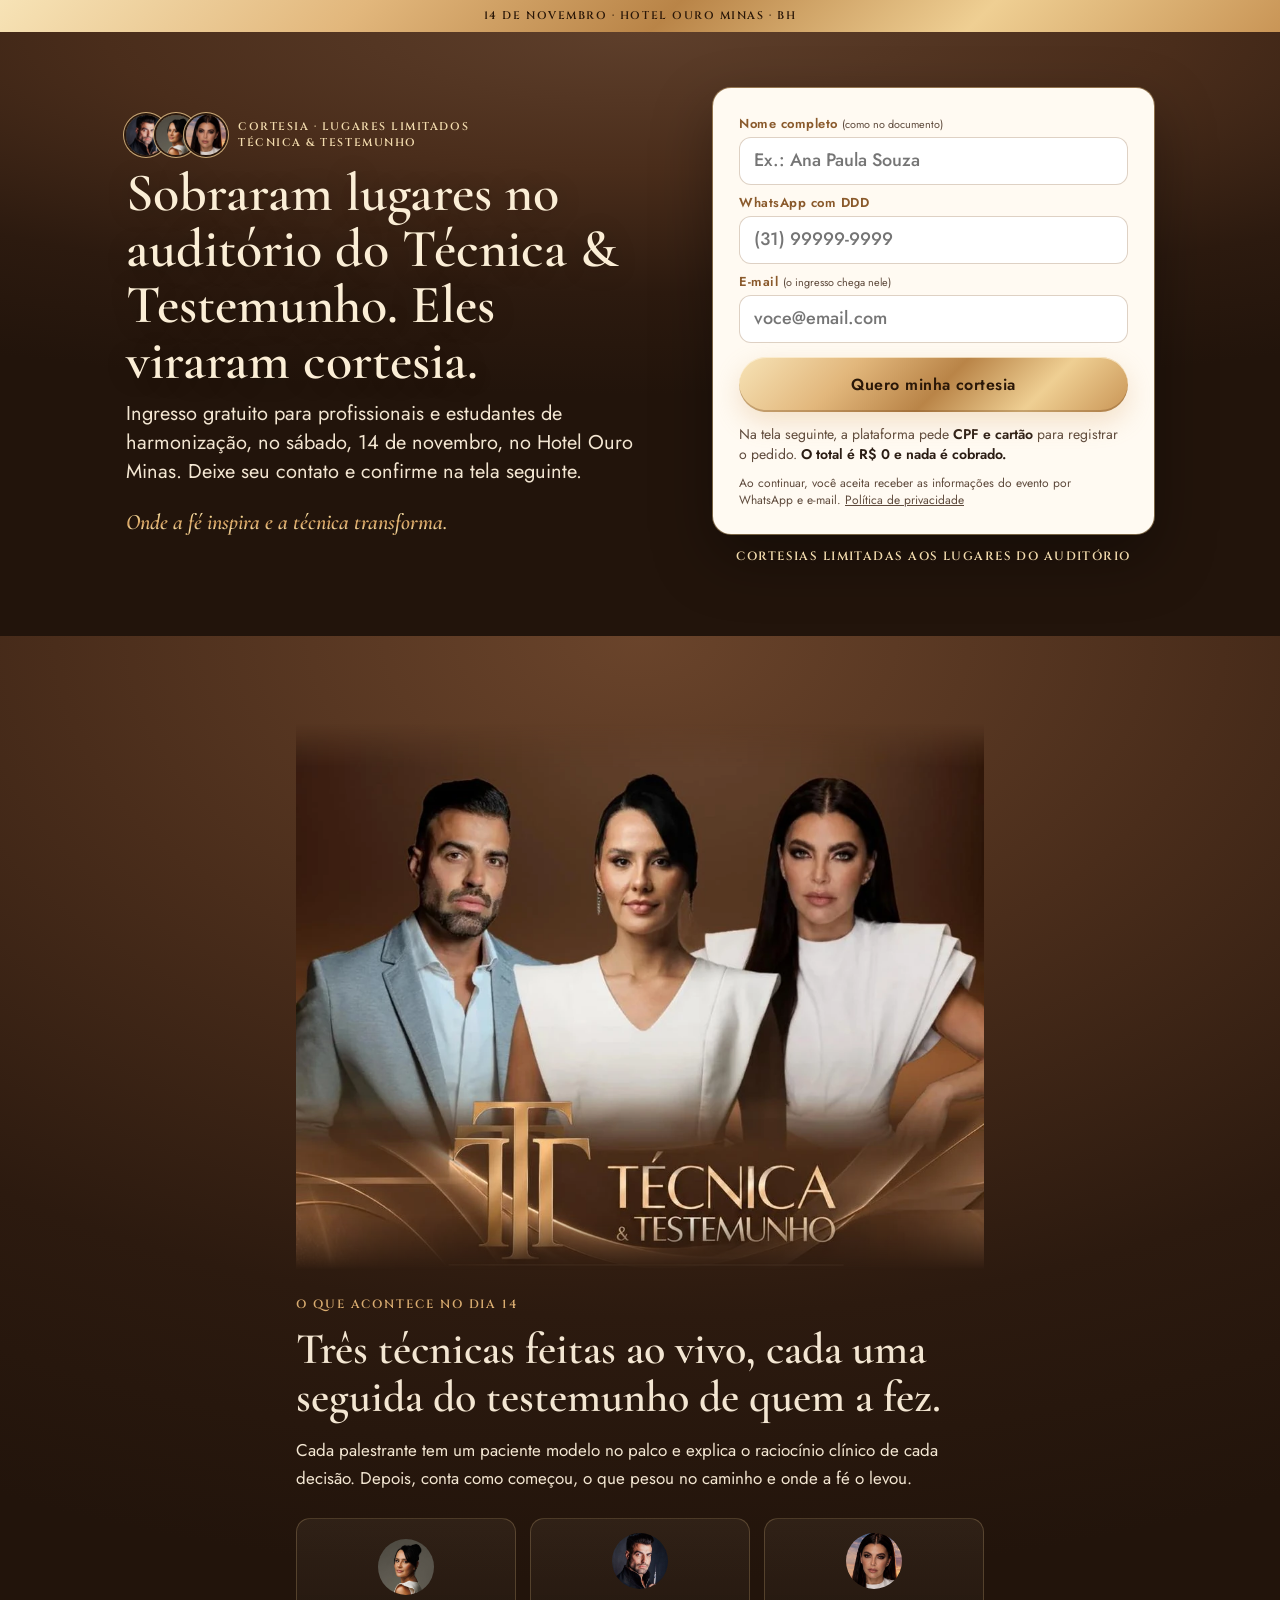
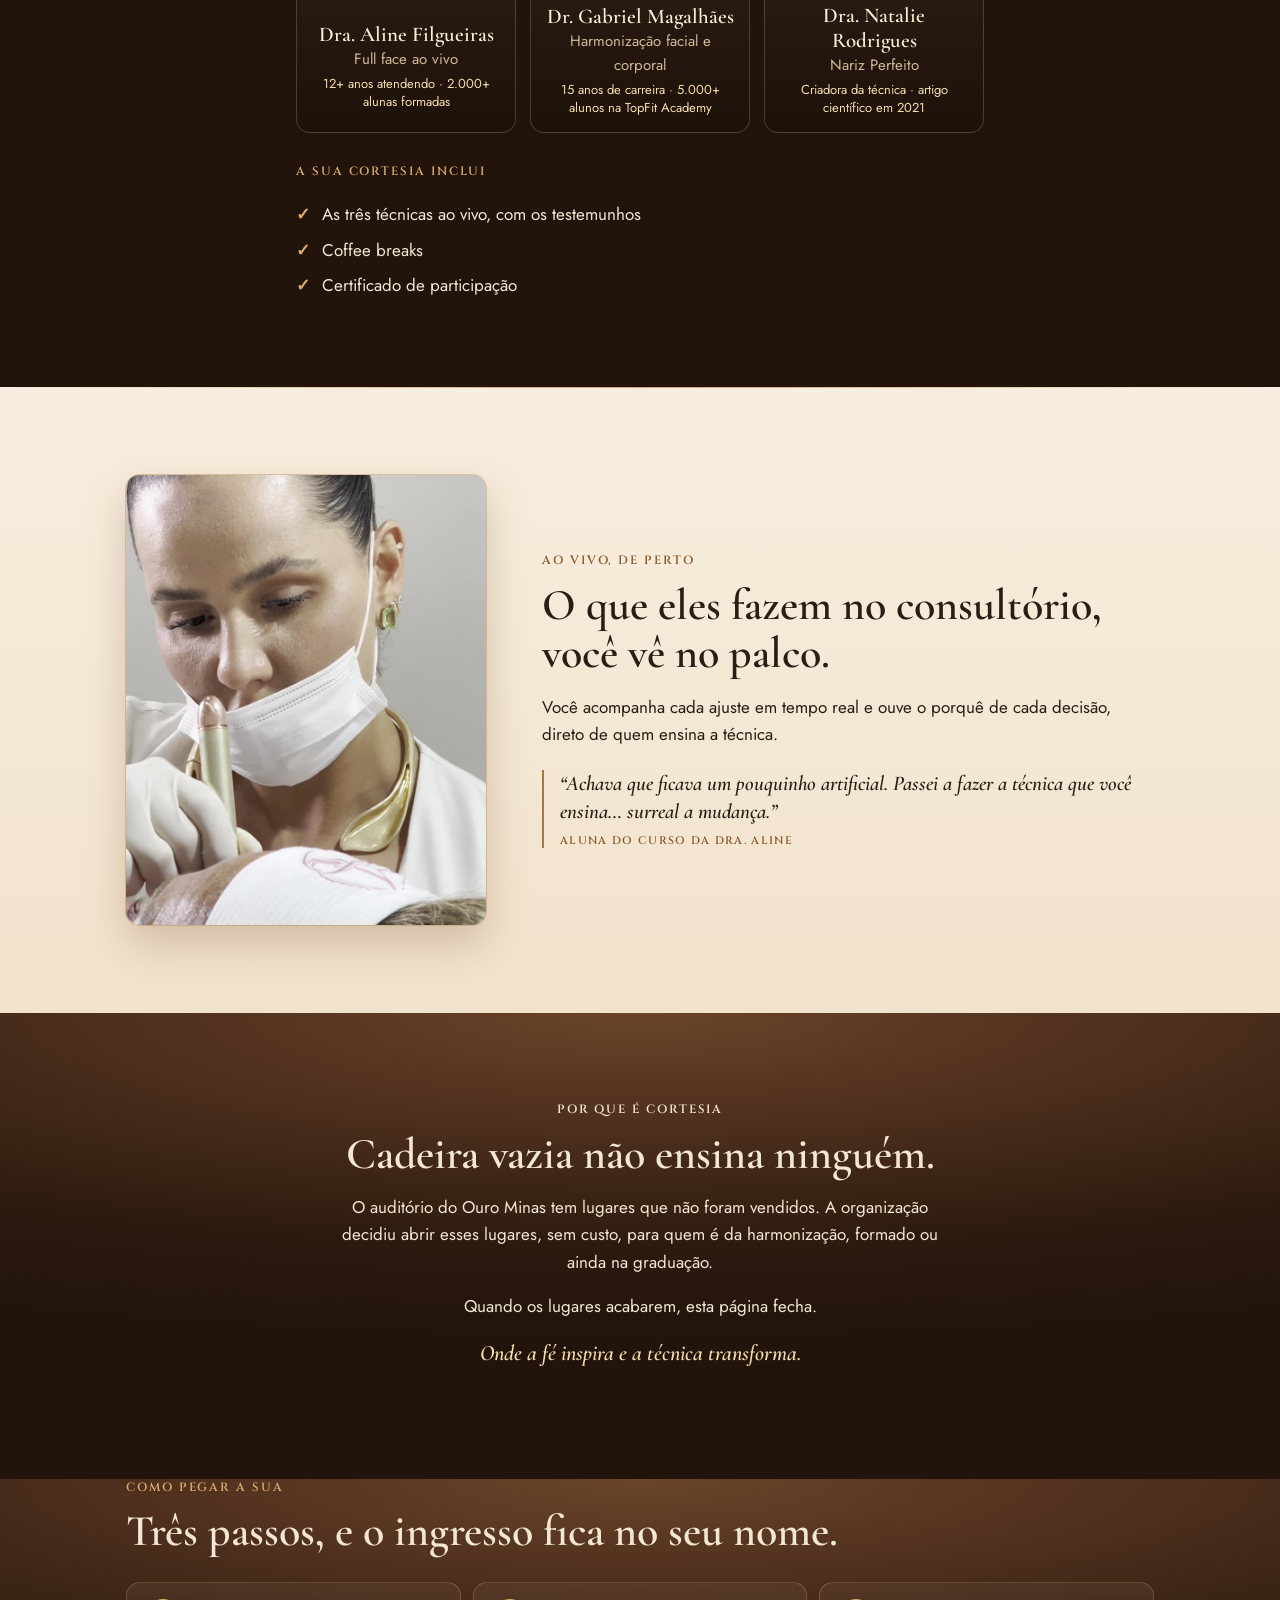
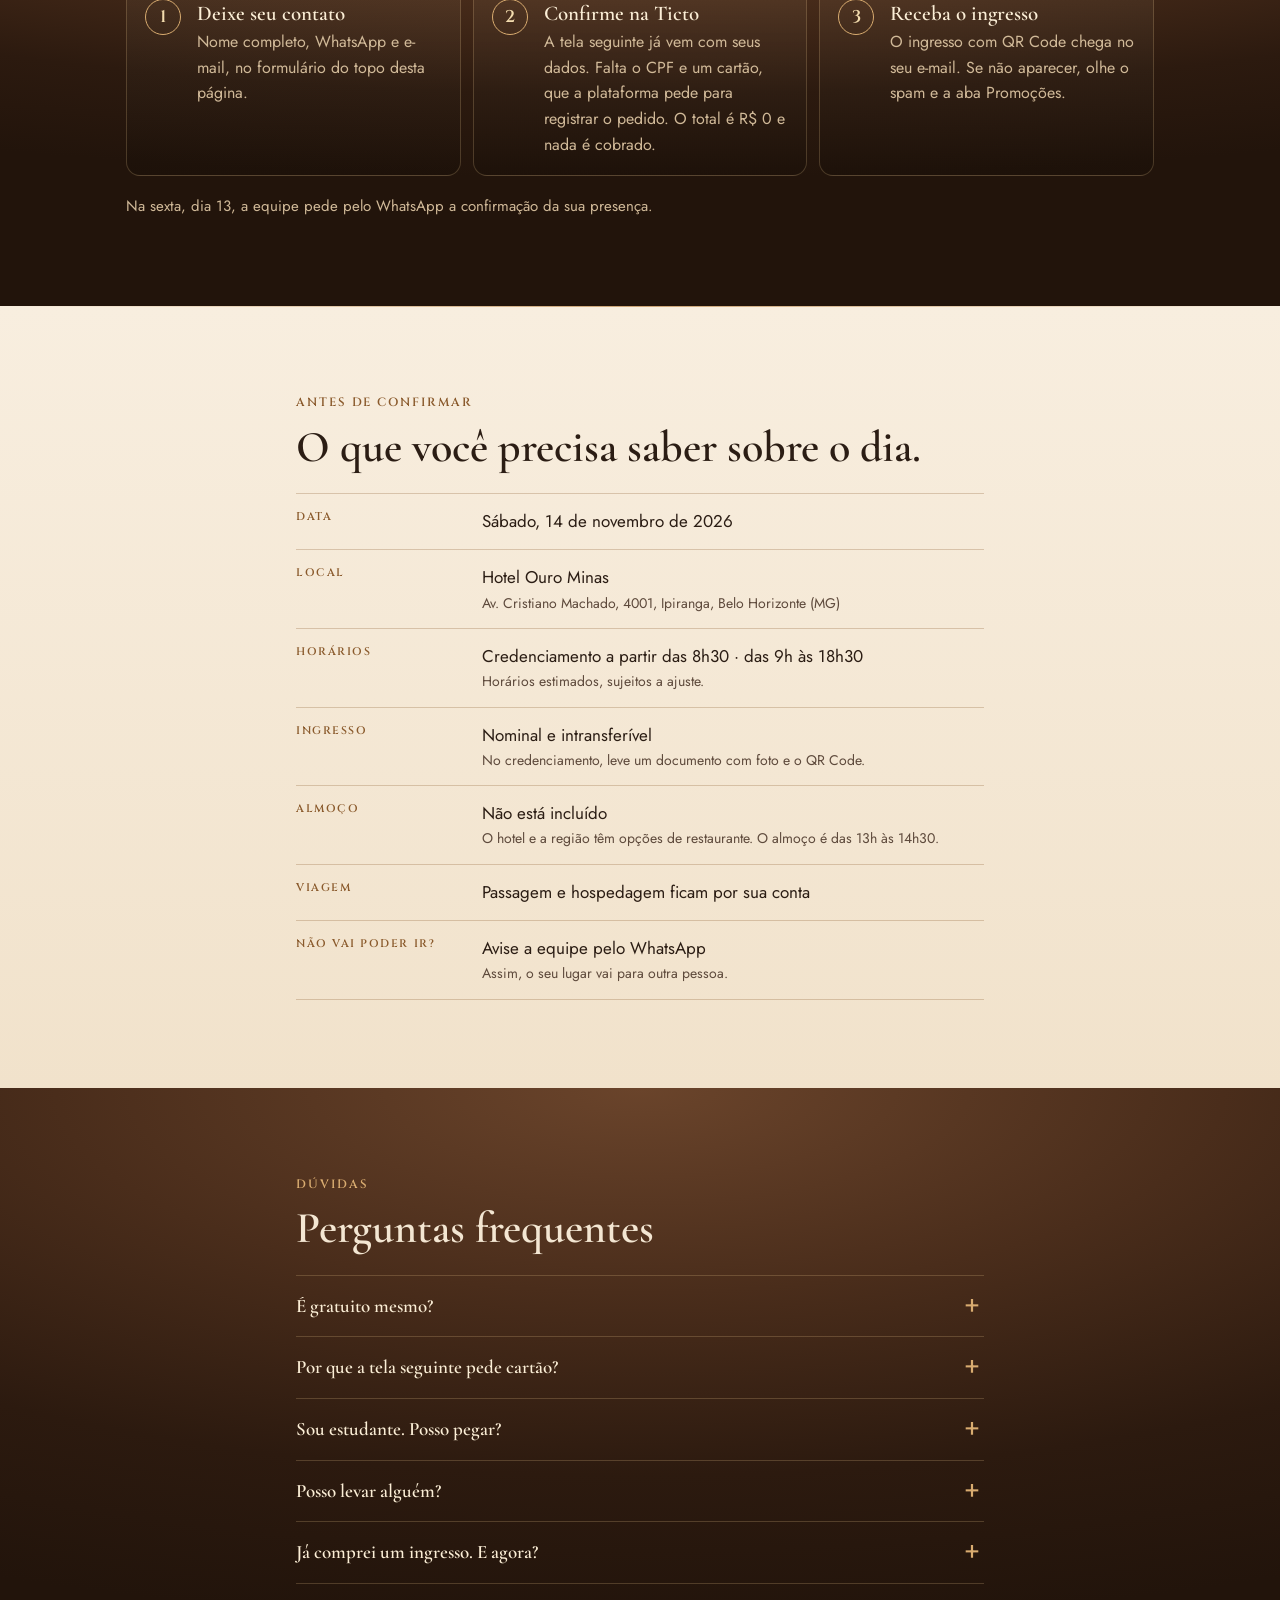
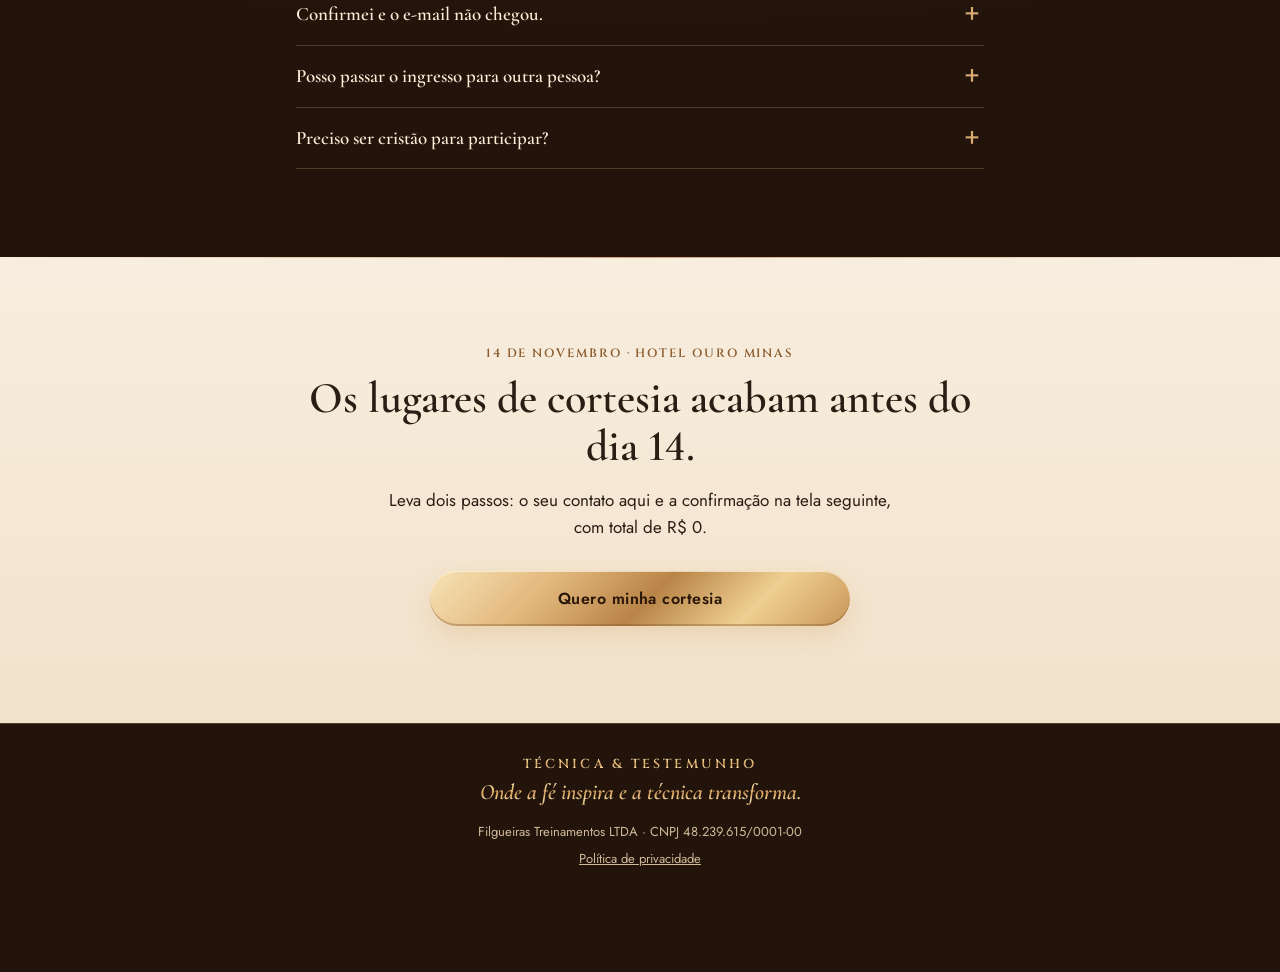
==== convite/index.html @ 117ab2dd "Cortesia aberta: página /convite/ para profissionais e estudantes e obrigado com upgrade VIP - /conv" ====
<!doctype html>
<html lang="pt-BR">
<head>
<meta charset="utf-8">
<meta name="viewport" content="width=device-width, initial-scale=1">
<meta name="robots" content="noindex, nofollow">
<title>Cortesia · Técnica & Testemunho · BH, 14/11</title>
<meta name="description" content="Ingresso de cortesia para profissionais e estudantes de harmonização no Técnica & Testemunho, sábado, 14 de novembro, Hotel Ouro Minas, Belo Horizonte.">
<meta property="og:title" content="Cortesia para o Técnica & Testemunho">
<meta property="og:description" content="Três técnicas de harmonização ao vivo, com o testemunho de quem as fez. Sábado, 14/11, Hotel Ouro Minas, BH.">
<meta property="og:url" content="https://tecnicaetestemunho.alinefilgueiras.com.br/convite/">
<meta property="og:image" content="https://tecnicaetestemunho.alinefilgueiras.com.br/assets/og-v4.jpg">
<meta property="og:image:width" content="1200">
<meta property="og:image:height" content="630">
<link rel="icon" type="image/png" sizes="32x32" href="../assets/favicon-32.png">
<link rel="icon" type="image/png" sizes="192x192" href="../assets/favicon.png">
<link rel="apple-touch-icon" href="../assets/apple-touch-icon.png">
<link rel="preconnect" href="https://fonts.googleapis.com">
<link rel="preconnect" href="https://fonts.gstatic.com" crossorigin>
<link href="https://fonts.googleapis.com/css2?family=Cinzel:wght@500;600&family=Cormorant+Garamond:ital,wght@0,500;0,600;0,700;1,500;1,600&family=Jost:wght@400;500;600&display=swap" rel="stylesheet">
<!-- Utmify: guarda as UTMs do anúncio e repassa ao checkout da Ticto (script oficial) -->
<script src="https://cdn.utmify.com.br/scripts/utms/latest.js" data-utmify-prevent-xcod-sck data-utmify-prevent-subids async defer></script>
<style>
  :root {
    --cacau: #1c120c; --tinta: #2b1d14; --tinta-suave: #5e4a3c; --bronze: #8a5a2c;
    --texto: #efe3d3; --texto-suave: #c4b19c; --erro: #b4483b;
    --linha-clara: rgba(138, 90, 44, .28);
    --corpo: "Jost", "Helvetica Neue", Arial, sans-serif;
  }
  *, *::before, *::after { box-sizing: border-box; }
  html { scroll-behavior: smooth; -webkit-text-size-adjust: 100%; }
  body { margin: 0; background: #22140b; color: var(--texto); font: 400 17px/1.6 var(--corpo); overflow-x: hidden; }
  img, video { max-width: 100%; height: auto; display: block; }
  a { color: inherit; }
  .wrap { width: 100%; max-width: 1060px; margin: 0 auto; padding: 0 16px; }
  .estreito { max-width: 720px; }
  h1, h2, h3 { font-family: var(--titulo); margin: 0; }
  h2 { font-size: clamp(30px, 4.6vw, 44px); line-height: 1.1; }
  p { margin: 0 0 1em; }
  .rotulo { font: 600 12px/1.4 var(--logo); letter-spacing: .16em; text-transform: uppercase; color: var(--ouro); margin: 0 0 12px; }
  .claro .rotulo { color: var(--bronze); }
  section { padding: 64px 0; }
  .escuro { background: var(--fundo-escuro); }
  .claro { background: var(--fundo-claro); color: var(--tinta); position: relative; }
  .claro::before { content: ""; position: absolute; left: 0; right: 0; top: 0; height: 1px; background: linear-gradient(90deg, transparent, rgba(185, 132, 71, .7), transparent); }
  .btn { display: inline-block; width: 100%; padding: 18px 24px; border-radius: 999px; cursor: pointer;
    font: 600 16px/1.2 var(--corpo); letter-spacing: .03em; text-decoration: none; text-align: center; }
  .btn[disabled] { opacity: .75; cursor: progress; }
  .btn:focus-visible { outline: 3px solid var(--ouro-claro); outline-offset: 3px; }

  .barra-data { background: var(--ouro-metal); color: #2a1708; text-align: center; padding: 9px 12px;
    font: 600 11px/1.3 var(--logo); letter-spacing: .14em; text-transform: uppercase; }

  /* Hero: cortesia + formulário, tudo na primeira tela do celular */
  .hero { position: relative; padding: 16px 0 44px;
    background: radial-gradient(110% 60% at 50% 0%, #5e3f2b 0%, #4a2d1b 38%, #2c1a0f 72%, #22140b 100%); }
  .hero-grade { display: grid; gap: 16px; align-items: center; }
  .de { display: flex; align-items: center; gap: 12px; margin-bottom: 10px; }
  .rostos { display: flex; flex: none; }
  .rostos img { width: 40px; height: 40px; border-radius: 50%; object-fit: cover; box-shadow: 0 0 0 2px #2c1a0f, 0 0 0 3px rgba(236, 201, 142, .8); }
  .rostos img + img { margin-left: -10px; }
  .de p { margin: 0; font: 600 11px/1.45 var(--logo); letter-spacing: .14em; text-transform: uppercase; color: var(--ouro-claro); }
  .hero h1 { font-weight: 600; font-size: clamp(29px, 6.2vw, 54px); line-height: 1.04; color: #fbeed6; text-shadow: 0 2px 24px rgba(0, 0, 0, .25); }
  .hero .sub { margin: 10px 0 0; font-size: 16px; line-height: 1.45; color: #f3e6d2; }
  .hero .assinatura-hero { display: none; }

  .cartao { background: #fffaf2; color: var(--tinta); border-radius: 18px; padding: 16px;
    box-shadow: 0 0 0 1px rgba(236, 201, 142, .45), 0 24px 60px rgba(0, 0, 0, .35); }
  .campo + .campo { margin-top: 10px; }
  .campo label { display: block; font: 600 13px/1.3 var(--corpo); letter-spacing: .04em; color: var(--bronze); margin-bottom: 4px; }
  .campo label small { font-weight: 400; letter-spacing: 0; color: var(--tinta-suave); }
  .campo input { width: 100%; min-height: 48px; padding: 10px 14px; border: 1px solid var(--linha-clara); border-radius: 12px;
    background: #fff; font: 500 18px/1.2 var(--corpo); color: var(--tinta); -webkit-appearance: none; appearance: none; }
  .campo input:focus { outline: none; border-color: var(--ouro-escuro); box-shadow: 0 0 0 3px rgba(217, 172, 112, .3); }
  .campo.erro input { border-color: var(--erro); }
  .campo .msg { display: none; margin: 6px 0 0; font-size: 14px; line-height: 1.4; color: var(--erro); }
  .campo.erro .msg { display: block; }
  .sugestao { margin: 6px 0 0; font-size: 14px; color: var(--tinta-suave); }
  .sugestao button { font: inherit; color: var(--bronze); text-decoration: underline; background: none; border: 0; padding: 0; cursor: pointer; }
  .cartao .btn { margin-top: 14px; }
  .aviso-cartao { margin: 12px 0 0; font-size: 14px; line-height: 1.45; color: var(--tinta-suave); }
  .aviso-cartao b { color: var(--tinta); font-weight: 600; }
  .lgpd { margin: 10px 0 0; font-size: 12px; line-height: 1.45; color: var(--tinta-suave); }
  .limitado { margin: 14px 0 0; font: 600 12px/1.4 var(--logo); letter-spacing: .12em; text-transform: uppercase; color: var(--ouro-claro); text-align: center; }
  .retorno p, .esgotou p { margin: 0 0 6px; }
  .retorno .btn, .esgotou .btn { margin-top: 10px; }
  .esgotou h2 { font-size: 28px; margin-bottom: 8px; }
  .retorno .editar { display: block; margin-top: 12px; font-size: 14px; color: var(--tinta-suave); text-align: center; background: none; border: 0; text-decoration: underline; cursor: pointer; font-family: var(--corpo); width: 100%; }
  .falha { display: block; margin-top: 10px; font-size: 14px; text-align: center; color: var(--bronze); }

  /* O dia 14 */
  .palco { max-width: 760px; margin: 0 auto 26px; aspect-ratio: 1024 / 812;
    -webkit-mask-image: linear-gradient(180deg, transparent 0, #000 8%, #000 90%, transparent 100%); mask-image: linear-gradient(180deg, transparent 0, #000 8%, #000 90%, transparent 100%); }
  .palco img { width: 100%; height: 100%; object-fit: cover; }
  .tres { list-style: none; padding: 0; margin: 26px 0 0; display: grid; gap: 14px; }
  .tres li { display: grid; grid-template-columns: 56px 1fr; gap: 14px; align-items: center; padding: 14px; border: 1px solid var(--linha-escura); border-radius: 14px; background: linear-gradient(180deg, rgba(255, 236, 200, .06), rgba(0, 0, 0, .14)); }
  .tres img { width: 56px; height: 56px; border-radius: 50%; object-fit: cover; }
  .tres b { display: block; font: 600 21px/1.2 var(--titulo); color: #fbeed6; }
  .tres span { display: block; font-size: 15px; color: var(--texto-suave); }
  .tres small { display: block; margin-top: 4px; font-size: 13px; line-height: 1.4; color: var(--ouro-claro); }
  .inclui { margin: 22px 0 0; padding: 0; list-style: none; display: grid; gap: 8px; }
  .inclui li { padding-left: 26px; position: relative; }
  .inclui li::before { content: "✓"; position: absolute; left: 0; color: var(--ouro); font-weight: 600; }

  /* Ao vivo */
  .video { display: grid; gap: 26px; align-items: center; }
  .video video { width: 100%; max-width: 360px; margin: 0 auto; border-radius: 14px; aspect-ratio: 4 / 5; object-fit: cover; background: #000;
    box-shadow: 0 0 0 1px rgba(185, 132, 71, .4), 0 18px 40px rgba(106, 68, 43, .25); }
  .video blockquote { margin: 22px 0 0; padding-left: 16px; border-left: 2px solid var(--ouro-escuro); }
  .video blockquote p { margin: 0; font: italic 600 21px/1.35 var(--titulo); color: var(--tinta); }
  .video cite { display: block; margin-top: 6px; font: 600 11px/1.4 var(--logo); font-style: normal; letter-spacing: .12em; text-transform: uppercase; color: var(--bronze); }

  /* Por que é cortesia */
  .porque { text-align: center; }
  .porque p { max-width: 600px; margin-left: auto; margin-right: auto; color: var(--texto); }
  .porque .destaque { font: italic 600 22px/1.4 var(--titulo); color: var(--ouro-claro); margin-top: 18px; }

  /* Como pegar o seu */
  .passos { list-style: none; padding: 0; margin: 26px 0 0; counter-reset: p; display: grid; gap: 12px; }
  .passos li { counter-increment: p; position: relative; padding: 18px 18px 18px 70px; border: 1px solid var(--linha-escura); border-radius: 14px; background: linear-gradient(180deg, rgba(255, 236, 200, .06), rgba(0, 0, 0, .14)); }
  .passos li::before { content: counter(p); position: absolute; left: 18px; top: 16px; width: 36px; height: 36px; border-radius: 50%; border: 1px solid var(--ouro); display: grid; place-items: center; font: 600 17px/1 var(--logo); color: var(--ouro-claro); }
  .passos b { display: block; font: 600 21px/1.25 var(--titulo); color: #fbeed6; margin-bottom: 2px; }
  .passos p { margin: 0; font-size: 16px; color: var(--texto-suave); }
  .nota { margin: 18px 0 0; font-size: 15px; color: var(--texto-suave); }

  /* Antes de confirmar */
  .info { margin: 22px 0 0; border-top: 1px solid var(--linha-clara); }
  .info div { display: grid; grid-template-columns: 1fr; gap: 2px; padding: 14px 0; border-bottom: 1px solid var(--linha-clara); }
  .info dt { font: 600 11px/1.6 var(--logo); letter-spacing: .14em; text-transform: uppercase; color: var(--bronze); }
  .info dd { margin: 0; }
  .info dd small { display: block; color: var(--tinta-suave); font-size: 14px; }

  /* Dúvidas */
  details { border-bottom: 1px solid var(--linha-escura); }
  details:first-of-type { border-top: 1px solid var(--linha-escura); }
  summary { cursor: pointer; list-style: none; padding: 18px 34px 18px 0; position: relative; font: 600 19px/1.3 var(--titulo); color: #fbeed6; }
  summary::-webkit-details-marker { display: none; }
  summary::after { content: "+"; position: absolute; right: 4px; top: 14px; font: 400 26px/1 var(--corpo); color: var(--ouro); }
  details[open] summary::after { content: "–"; }
  details p { color: var(--texto-suave); margin: 0 0 18px; }

  .final { text-align: center; }
  .final .btn { max-width: 420px; margin-top: 8px; }
  .assinatura { font: italic 600 22px/1.35 var(--titulo); margin: 22px 0 0; }

  footer { padding: 32px 0 96px; text-align: center; font-size: 13px; color: var(--texto-suave); border-top: 1px solid rgba(236, 201, 142, .25); background: #22140b; }
  footer p { margin: 0 0 6px; }
  .marca-rodape { font: 600 13px/1.3 var(--logo); letter-spacing: .24em; }

  @media (min-width: 900px) {
    .hero { padding: 56px 0 72px; }
    .hero-grade { grid-template-columns: 1.1fr .9fr; gap: 48px; }
    .hero .sub { font-size: 20px; }
    .hero .assinatura-hero { display: block; margin-top: 22px; }
    .cartao { padding: 28px 26px 24px; }
    .tres { grid-template-columns: repeat(3, 1fr); }
    .tres li { grid-template-columns: 1fr; text-align: center; justify-items: center; }
    .video { grid-template-columns: 360px 1fr; gap: 56px; }
    .passos { grid-template-columns: repeat(3, 1fr); }
    .info div { grid-template-columns: 170px 1fr; gap: 16px; }
    section { padding: 88px 0; }
  }
  @media (prefers-reduced-motion: reduce) { html { scroll-behavior: auto; } }
</style>
<link rel="stylesheet" href="../marca.css">
</head>
<body class="pg-convite">

<div class="barra-data">14 de novembro · Hotel Ouro Minas · BH</div>

<!-- 1. Cortesia + formulário -->
<header class="hero" id="convite">
  <div class="wrap hero-grade">
    <div>
      <div class="de">
        <div class="rostos">
          <img src="../assets/gabriel.jpg" alt="" width="40" height="40" fetchpriority="high">
          <img src="../assets/aline.jpg" alt="" width="40" height="40" fetchpriority="high">
          <img src="../assets/natalie.jpg" alt="" width="40" height="40" fetchpriority="high">
        </div>
        <p>Cortesia · Lugares limitados<br>Técnica &amp; Testemunho</p>
      </div>
      <h1>Sobraram lugares no auditório do Técnica &amp; Testemunho. Eles viraram cortesia.</h1>
      <p class="sub">Ingresso gratuito para profissionais e estudantes de harmonização, no sábado, 14 de novembro, no Hotel Ouro Minas. Deixe seu contato e confirme na tela seguinte.</p>
      <p class="assinatura assinatura-hero dourado">Onde a fé inspira e a técnica transforma.</p>
    </div>

    <div>
      <div class="cartao" data-cartao>
        <form data-form novalidate>
          <div class="campo">
            <label for="nome">Nome completo <small>(como no documento)</small></label>
            <input id="nome" name="nome" type="text" autocomplete="name" autocapitalize="words" maxlength="80" placeholder="Ex.: Ana Paula Souza">
            <p class="msg">Escreva nome e sobrenome. O ingresso é nominal.</p>
          </div>
          <div class="campo">
            <label for="whats">WhatsApp com DDD</label>
            <input id="whats" name="whats" type="tel" inputmode="numeric" autocomplete="tel-national" placeholder="(31) 99999-9999">
            <p class="msg">Confira o número: DDD e celular, só números.</p>
          </div>
          <div class="campo">
            <label for="email">E-mail <small>(o ingresso chega nele)</small></label>
            <input id="email" name="email" type="email" inputmode="email" autocomplete="email" autocapitalize="off" spellcheck="false" maxlength="120" placeholder="voce@email.com">
            <p class="msg">Confira o e-mail. É nele que o ingresso com QR Code chega.</p>
            <p class="sugestao" data-sugestao hidden></p>
          </div>
          <button class="btn" type="submit" data-enviar>Quero minha cortesia</button>
          <p class="aviso-cartao">Na tela seguinte, a plataforma pede <b>CPF e cartão</b> para registrar o pedido. <b>O total é R$ 0 e nada é cobrado.</b></p>
          <p class="lgpd">Ao continuar, você aceita receber as informações do evento por WhatsApp e e-mail. <a href="../privacidade/">Política de privacidade</a></p>
        </form>
      </div>
      <p class="limitado" data-limitado>Cortesias limitadas aos lugares do auditório</p>
    </div>
  </div>
</header>

<!-- 2. O que acontece no dia 14 -->
<section class="escuro">
  <div class="wrap estreito">
    <div class="palco"><img src="../assets/key-visual-v4.webp" alt="Dr. Gabriel Magalhães, Dra. Aline Filgueiras e Dra. Natalie Rodrigues, com o logo do Técnica &amp; Testemunho" width="1024" height="812" loading="lazy"></div>
    <p class="rotulo">O que acontece no dia 14</p>
    <h2>Três técnicas feitas ao vivo, cada uma seguida do testemunho de quem a fez.</h2>
    <p style="margin-top:16px">Cada palestrante tem um paciente modelo no palco e explica o raciocínio clínico de cada decisão. Depois, conta como começou, o que pesou no caminho e onde a fé o levou.</p>
    <ul class="tres">
      <li><img src="../assets/aline.jpg" alt="" width="56" height="56" loading="lazy"><div><b>Dra. Aline Filgueiras</b><span>Full face ao vivo</span><small>12+ anos atendendo · 2.000+ alunas formadas</small></div></li>
      <li><img src="../assets/gabriel.jpg" alt="" width="56" height="56" loading="lazy"><div><b>Dr. Gabriel Magalhães</b><span>Harmonização facial e corporal</span><small>15 anos de carreira · 5.000+ alunos na TopFit Academy</small></div></li>
      <li><img src="../assets/natalie.jpg" alt="" width="56" height="56" loading="lazy"><div><b>Dra. Natalie Rodrigues</b><span>Nariz Perfeito</span><small>Criadora da técnica · artigo científico em 2021</small></div></li>
    </ul>
    <p class="rotulo" style="margin-top:30px">A sua cortesia inclui</p>
    <ul class="inclui">
      <li>As três técnicas ao vivo, com os testemunhos</li>
      <li>Coffee breaks</li>
      <li>Certificado de participação</li>
    </ul>
  </div>
</section>

<!-- 3. Ao vivo -->
<section class="claro">
  <div class="wrap video">
    <video autoplay muted loop playsinline preload="metadata" poster="../assets/videos/aline-ao-vivo.jpg" aria-label="Dra. Aline Filgueiras aplicando uma técnica ao vivo, com alunas acompanhando"><source src="../assets/videos/aline-ao-vivo.mp4" type="video/mp4"></video>
    <div>
      <p class="rotulo">Ao vivo, de perto</p>
      <h2>O que eles fazem no consultório, você vê no palco.</h2>
      <p style="margin-top:16px">Você acompanha cada ajuste em tempo real e ouve o porquê de cada decisão, direto de quem ensina a técnica.</p>
      <blockquote><p>“Achava que ficava um pouquinho artificial. Passei a fazer a técnica que você ensina… surreal a mudança.”</p><cite>Aluna do curso da Dra. Aline</cite></blockquote>
    </div>
  </div>
</section>

<!-- 4. Por que é cortesia -->
<section class="escuro porque">
  <div class="wrap estreito">
    <p class="rotulo">Por que é cortesia</p>
    <h2>Cadeira vazia não ensina ninguém.</h2>
    <p style="margin-top:16px">O auditório do Ouro Minas tem lugares que não foram vendidos. A organização decidiu abrir esses lugares, sem custo, para quem é da harmonização, formado ou ainda na graduação.</p>
    <p>Quando os lugares acabarem, esta página fecha.</p>
    <p class="destaque">Onde a fé inspira e a técnica transforma.</p>
  </div>
</section>

<!-- 5. Como pegar o seu -->
<section class="escuro" style="padding-top:0">
  <div class="wrap">
    <p class="rotulo">Como pegar a sua</p>
    <h2>Três passos, e o ingresso fica no seu nome.</h2>
    <ol class="passos">
      <li><b>Deixe seu contato</b><p>Nome completo, WhatsApp e e-mail, no formulário do topo desta página.</p></li>
      <li><b>Confirme na Ticto</b><p>A tela seguinte já vem com seus dados. Falta o CPF e um cartão, que a plataforma pede para registrar o pedido. O total é R$ 0 e nada é cobrado.</p></li>
      <li><b>Receba o ingresso</b><p>O ingresso com QR Code chega no seu e-mail. Se não aparecer, olhe o spam e a aba Promoções.</p></li>
    </ol>
    <p class="nota">Na sexta, dia 13, a equipe pede pelo WhatsApp a confirmação da sua presença.</p>
  </div>
</section>

<!-- 6. Antes de confirmar -->
<section class="claro">
  <div class="wrap estreito">
    <p class="rotulo">Antes de confirmar</p>
    <h2>O que você precisa saber sobre o dia.</h2>
    <dl class="info">
      <div><dt>Data</dt><dd>Sábado, 14 de novembro de 2026</dd></div>
      <div><dt>Local</dt><dd>Hotel Ouro Minas<small>Av. Cristiano Machado, 4001, Ipiranga, Belo Horizonte (MG)</small></dd></div>
      <div><dt>Horários</dt><dd>Credenciamento a partir das 8h30 · das 9h às 18h30<small>Horários estimados, sujeitos a ajuste.</small></dd></div>
      <div><dt>Ingresso</dt><dd>Nominal e intransferível<small>No credenciamento, leve um documento com foto e o QR Code.</small></dd></div>
      <div><dt>Almoço</dt><dd>Não está incluído<small>O hotel e a região têm opções de restaurante. O almoço é das 13h às 14h30.</small></dd></div>
      <div><dt>Viagem</dt><dd>Passagem e hospedagem ficam por sua conta</dd></div>
      <div><dt>Não vai poder ir?</dt><dd>Avise a equipe pelo WhatsApp<small>Assim, o seu lugar vai para outra pessoa.</small></dd></div>
    </dl>
  </div>
</section>

<!-- 7. Dúvidas -->
<section class="escuro" id="duvidas">
  <div class="wrap estreito">
    <p class="rotulo">Dúvidas</p>
    <h2 style="margin-bottom:22px">Perguntas frequentes</h2>
    <details><summary>É gratuito mesmo?</summary><p>É. Você não paga nada pelo ingresso. Os lugares que não foram vendidos viraram cortesia para profissionais e estudantes da área.</p></details>
    <details><summary>Por que a tela seguinte pede cartão?</summary><p>A Ticto, plataforma que emite os ingressos, pede o CPF e um cartão para registrar o pedido. O total do pedido é R$ 0, e nada é cobrado no cartão.</p></details>
    <details><summary>Sou estudante. Posso pegar?</summary><p>Pode. A cortesia vale para profissionais e para estudantes de harmonização.</p></details>
    <details><summary>Posso levar alguém?</summary><p>Cada pessoa faz a própria inscrição nesta página, com nome, WhatsApp e e-mail dela. O ingresso é de 1 por pessoa.</p></details>
    <details><summary>Já comprei um ingresso. E agora?</summary><p>O seu ingresso continua valendo. <a href="#" data-whatsapp-pago>Fale com a equipe no WhatsApp</a> se tiver qualquer dúvida.</p></details>
    <details><summary>Confirmei e o e-mail não chegou.</summary><p>Olhe o spam e a aba Promoções. Se não estiver lá, <a href="#" data-whatsapp-email>chame a equipe no WhatsApp</a> com o e-mail que você usou.</p></details>
    <details><summary>Posso passar o ingresso para outra pessoa?</summary><p>Não. O ingresso é nominal, e o credenciamento confere nome e documento.</p></details>
    <details><summary>Preciso ser cristão para participar?</summary><p>Não. O congresso é de harmonização e aberto a todos os profissionais. Os palestrantes falam de Deus porque essa é a história real de cada um.</p></details>
  </div>
</section>

<!-- 8. Chamada final -->
<section class="claro final">
  <div class="wrap estreito">
    <p class="rotulo">14 de novembro · Hotel Ouro Minas</p>
    <h2>Os lugares de cortesia acabam antes do dia 14.</h2>
    <p style="margin:16px auto 22px;max-width:520px">Leva dois passos: o seu contato aqui e a confirmação na tela seguinte, com total de R$ 0.</p>
    <a class="btn" href="#convite" data-ir-form>Quero minha cortesia</a>
  </div>
</section>

<footer>
  <div class="wrap">
    <p class="marca-rodape dourado">TÉCNICA &amp; TESTEMUNHO</p>
    <p class="assinatura dourado" style="margin:6px 0 14px">Onde a fé inspira e a técnica transforma.</p>
    <p>Filgueiras Treinamentos LTDA · CNPJ 48.239.615/0001-00</p>
    <p><a href="../privacidade/">Política de privacidade</a></p>
  </div>
</footer>

<noscript><img height="1" width="1" style="display:none" alt="" src="https://www.facebook.com/tr?id=1324439740761727&ev=PageView&noscript=1"></noscript>
<script src="../config.js"></script>
<script src="../analise.js"></script>
<script>
(function () {
  /* ---------- Pixel do Meta. O produto de R$ 0 na Ticto fica sem Pixel: aqui a conversão é o Lead. ---------- */
  if (CONFIG.pixelId) {
    !function(f,b,e,v,n,t,s){if(f.fbq)return;n=f.fbq=function(){n.callMethod?n.callMethod.apply(n,arguments):n.queue.push(arguments)};if(!f._fbq)f._fbq=n;n.push=n;n.loaded=!0;n.version='2.0';n.queue=[];t=b.createElement(e);t.async=!0;t.src=v;s=b.getElementsByTagName(e)[0];s.parentNode.insertBefore(t,s)}(window,document,'script','https://connect.facebook.net/en_US/fbevents.js');
    fbq("init", CONFIG.pixelId);
    fbq("track", "PageView");
  }
  const track = (...a) => { try { window.fbq && fbq(...a); } catch (e) {} };
  const cfg = CONFIG.convite || {};
  const params = new URLSearchParams(location.search);
  const utm = {
    source: params.get("utm_source") || "", medium: params.get("utm_medium") || "", campaign: params.get("utm_campaign") || "",
    content: params.get("utm_content") || "convite", term: params.get("utm_term") || ""
  };
  // Parâmetros de origem que seguem para a Ticto (e, no obrigado, para o link do upgrade)
  const origem = {};
  params.forEach((v, k) => { if (k.startsWith("utm_") || k === "src" || k === "sck" || k === "fbclid") origem[k] = v; });
  if (!origem.utm_content) origem.utm_content = "convite";
  try { if (Object.keys(origem).length > 1 || !localStorage.getItem("tt_convite_origem")) localStorage.setItem("tt_convite_origem", JSON.stringify(origem)); } catch (e) {}

  TTA.marcar("pagina", "convite");
  TTA.evento("convite_visita", { utm_source: utm.source, utm_medium: utm.medium, utm_campaign: utm.campaign, utm_content: utm.content });

  const linkWhats = texto => `https://wa.me/${CONFIG.whatsapp}?text=${encodeURIComponent(texto)}`;
  document.querySelectorAll("[data-whatsapp-pago]").forEach(a => { a.href = linkWhats("Olá, já comprei um ingresso para o Técnica & Testemunho e tenho uma dúvida."); a.target = "_blank"; a.rel = "noopener"; });
  document.querySelectorAll("[data-whatsapp-email]").forEach(a => { a.href = linkWhats("Olá, confirmei a cortesia do Técnica & Testemunho e o e-mail do ingresso não chegou."); a.target = "_blank"; a.rel = "noopener"; });

  const form = document.querySelector("[data-form]");
  const cartao = document.querySelector("[data-cartao]");
  function esc(t) { return String(t).replace(/[&<>"']/g, c => ({ "&": "&amp;", "<": "&lt;", ">": "&gt;", '"': "&quot;", "'": "&#39;" })[c]); }

  /* ---------- Esgotado: troca o formulário pela lista de espera ---------- */
  if (cfg.esgotado) {
    form.hidden = true;
    cartao.insertAdjacentHTML("beforeend", `<div class="esgotou">
      <p class="rotulo" style="color:var(--bronze)">Cortesias esgotadas</p>
      <h2>Os lugares de cortesia acabaram.</h2>
      <p>Se alguém desistir, a vaga vai para a lista de espera, por ordem de chegada.</p>
      <a class="btn" href="${esc(linkWhats("Olá, quero entrar na lista de espera da cortesia do Técnica & Testemunho."))}" target="_blank" rel="noopener" data-zap="lista-espera">Entrar na lista de espera</a></div>`);
    document.querySelector("[data-limitado]").hidden = true;
    document.querySelectorAll("[data-ir-form]").forEach(a => a.textContent = "Entrar na lista de espera");
    TTA.evento("convite_esgotado_visto", { utm_content: utm.content });
    return;
  }

  /* ---------- Contato salvo (48 h): quem volta não preenche de novo nem gera lead duplicado ---------- */
  const CHAVE = "tt_convite_v1";
  const novoId = () => (crypto.randomUUID ? crypto.randomUUID() : "c" + Date.now() + Math.random().toString(16).slice(2));
  let salvo = null;
  try { const v = JSON.parse(localStorage.getItem(CHAVE) || "null"); if (v && Date.now() - v.t < 1728e5) salvo = v; } catch (e) {}
  const guarda = d => { try { localStorage.setItem(CHAVE, JSON.stringify(d)); } catch (e) {} };

  /* ---------- Link do checkout da Ticto, já preenchido (name, email, phonenumber) ---------- */
  const linkCheckout = d => {
    const url = new URL(cfg.checkout);
    url.searchParams.set("name", d.nome);
    url.searchParams.set("email", d.email);
    url.searchParams.set("phonenumber", d.whatsapp);
    Object.entries(origem).forEach(([k, v]) => url.searchParams.set(k, v));
    if (!url.searchParams.get("src")) url.searchParams.set("src", "convite");
    return url.toString();
  };

  /* ---------- Envio ao n8n "TT · Convite lead" (sem token na página). O n8n manda o Lead à API de Conversões. ---------- */
  const cookie = n => (document.cookie.match(new RegExp("(?:^|; )" + n + "=([^;]*)")) || [])[1] || "";
  const fbc = () => cookie("_fbc") || (params.get("fbclid") ? `fb.1.${Date.now()}.${params.get("fbclid")}` : "");
  const sha256 = async txt => {
    try {
      const buf = await crypto.subtle.digest("SHA-256", new TextEncoder().encode(txt));
      return [...new Uint8Array(buf)].map(b => b.toString(16).padStart(2, "0")).join("");
    } catch (e) { return ""; }
  };
  const enviar = async d => {
    if (!cfg.webhook) return;
    const corpo = {
      etapa: "lead",
      origem: "convite-aberto",
      nome: d.nome,
      whatsapp: d.whatsapp,
      email: d.email,
      ph: await sha256("55" + d.whatsapp),
      em: await sha256(d.email),
      event_id: d.eventId,
      fbp: cookie("_fbp"),
      fbc: fbc(),
      url: location.href,
      checkout: linkCheckout(d),
      user_agent: navigator.userAgent,
      utm
    };
    try {
      fetch(cfg.webhook, { method: "POST", mode: "no-cors", keepalive: true, headers: { "Content-Type": "text/plain" }, body: JSON.stringify(corpo) });
    } catch (e) {}
  };

  /* ---------- Formulário ---------- */
  const campoNome = form.querySelector("#nome"), campoWhats = form.querySelector("#whats"), campoEmail = form.querySelector("#email");
  const sugestao = form.querySelector("[data-sugestao]");
  const botao = form.querySelector("[data-enviar]");
  const TEXTO_BOTAO = botao.textContent;

  function mascara(v) {
    let d = String(v || "").replace(/\D/g, "");
    if (d.length >= 12 && d.startsWith("55")) d = d.slice(2);
    d = d.slice(0, 11);
    if (d.length <= 2) return d ? `(${d}` : "";
    if (d.length <= 6) return `(${d.slice(0, 2)}) ${d.slice(2)}`;
    if (d.length <= 10) return `(${d.slice(0, 2)}) ${d.slice(2, 6)}-${d.slice(6)}`;
    return `(${d.slice(0, 2)}) ${d.slice(2, 7)}-${d.slice(7)}`;
  }
  const digitos = v => { let d = String(v || "").replace(/\D/g, ""); if (d.length >= 12 && d.startsWith("55")) d = d.slice(2); return d; };
  const limpaNome = v => String(v || "").replace(/[<>]/g, "").replace(/\s+/g, " ").trim().slice(0, 80);
  const nomeOk = n => n.split(" ").filter(p => p.replace(/[^\p{L}]/gu, "").length >= 2).length >= 2;
  // 11 dígitos com o 9 do celular logo depois do DDD (o WhatsApp é celular)
  const telOk = d => !/^0/.test(d) && d.length === 11 && d[2] === "9";
  const emailOk = e => /^[^\s@]+@[^\s@]+\.[^\s@]{2,}$/.test(e);
  // Erros de digitação comuns no domínio: o ingresso vai para o e-mail, então vale avisar
  const DOMINIOS = { "gmail.con": "gmail.com", "gmail.co": "gmail.com", "gmail.com.br": "gmail.com", "gmial.com": "gmail.com", "gmai.com": "gmail.com", "gamil.com": "gmail.com", "gmil.com": "gmail.com", "gmail.cm": "gmail.com", "gnail.com": "gmail.com",
    "hotmail.con": "hotmail.com", "hotmal.com": "hotmail.com", "hotmai.com": "hotmail.com", "hotmail.co": "hotmail.com", "hotmial.com": "hotmail.com", "hormail.com": "hotmail.com",
    "outlok.com": "outlook.com", "outlook.con": "outlook.com", "outloo.com": "outlook.com", "yahoo.con": "yahoo.com", "yaho.com": "yahoo.com", "yahoo.com.bt": "yahoo.com.br", "icloud.con": "icloud.com", "iclod.com": "icloud.com" };
  const corrigido = e => { const [u, dom] = e.split("@"); return dom && DOMINIOS[dom] ? `${u}@${DOMINIOS[dom]}` : ""; };
  const mostraSugestao = () => {
    const c = corrigido(campoEmail.value.trim().toLowerCase());
    sugestao.hidden = !c;
    if (c) sugestao.innerHTML = `Você quis dizer <button type="button" data-usar>${esc(c)}</button>?`;
  };

  let comecou = false;
  form.addEventListener("focusin", () => { if (!comecou) { comecou = true; TTA.evento("convite_form_inicio"); } });
  form.addEventListener("input", ev => {
    if (ev.target === campoWhats) campoWhats.value = mascara(campoWhats.value);
    if (ev.target === campoEmail) mostraSugestao();
    const c = ev.target.closest(".campo"); if (c) c.classList.remove("erro");
  });
  sugestao.addEventListener("click", ev => {
    if (!ev.target.matches("[data-usar]")) return;
    campoEmail.value = ev.target.textContent; sugestao.hidden = true;
    TTA.evento("convite_email_corrigido");
  });

  const irParaCheckout = d => {
    const link = linkCheckout(d);
    TTA.evento("convite_checkout", { utm_content: utm.content });
    track("trackCustom", "CliqueCheckout", { ingresso: "convite", value: 0, currency: "BRL", origem: "convite" });
    // Mesma aba: o navegador dentro do Instagram/Facebook nem sempre abre outra. O atraso deixa o Pixel e o envio saírem.
    setTimeout(() => { location.href = link; }, 350);
    return link;
  };

  form.addEventListener("submit", ev => {
    ev.preventDefault();
    const nome = limpaNome(campoNome.value);
    const whatsapp = digitos(campoWhats.value);
    const email = campoEmail.value.trim().toLowerCase();
    const ok = { nome: nomeOk(nome), whats: telOk(whatsapp), email: emailOk(email) };
    campoNome.closest(".campo").classList.toggle("erro", !ok.nome);
    campoWhats.closest(".campo").classList.toggle("erro", !ok.whats);
    campoEmail.closest(".campo").classList.toggle("erro", !ok.email);
    const errados = Object.keys(ok).filter(k => !ok[k]);
    if (errados.length) {
      TTA.evento("convite_form_erro", { campos: errados.join(",") });
      ({ nome: campoNome, whats: campoWhats, email: campoEmail })[errados[0]].focus();
      return;
    }
    const d = { nome, whatsapp, email, eventId: (salvo && salvo.whatsapp === whatsapp && salvo.eventId) || novoId(), t: Date.now() };
    const repetido = salvo && salvo.whatsapp === whatsapp && salvo.email === email && salvo.nome === nome;
    guarda(d); salvo = d;
    botao.disabled = true; botao.textContent = "Abrindo sua confirmação...";
    if (!repetido) {
      // Mesmo event_id no Pixel e na API de Conversões (n8n): o Meta conta um Lead só
      track("track", "Lead", { content_name: "Convite aberto" }, { eventID: d.eventId });
      enviar(d);
      TTA.identificar(d.eventId, { passou_convite: true });
      TTA.marcar("passou_convite", true);
      TTA.evento("convite_lead", { utm_content: utm.content });
    }
    const link = irParaCheckout(d);
    // Se o navegador não sair da página, fica um link para tocar
    setTimeout(() => {
      if (document.visibilityState === "visible" && !form.querySelector(".falha")) {
        const a = document.createElement("a"); a.className = "falha ph-no-capture"; a.href = link; a.textContent = "A página não abriu? Toque aqui para confirmar.";
        form.appendChild(a); botao.disabled = false; botao.textContent = TEXTO_BOTAO;
      }
    }, 4000);
  });

  // Voltou à página (ou voltou do checkout): mostra o atalho para a confirmação
  const mostraRetorno = d => {
    if (cartao.querySelector(".retorno")) return;
    const primeiro = esc(d.nome.split(" ")[0]);
    const caixa = document.createElement("div");
    caixa.className = "retorno";
    caixa.innerHTML = `<p class="rotulo" style="color:var(--bronze)">Seus dados já estão aqui</p>
      <p>${primeiro}, falta só confirmar a sua cortesia na Ticto. A plataforma pede CPF e cartão para registrar o pedido. O total é R$ 0 e nada é cobrado.</p>
      <a class="btn ph-no-capture" href="#" data-continuar>Continuar para a confirmação</a>
      <button class="editar" type="button" data-editar>Não é você? Preencher outros dados</button>`;
    form.hidden = true;
    cartao.appendChild(caixa);
    caixa.querySelector("[data-continuar]").addEventListener("click", ev => { ev.preventDefault(); irParaCheckout(d); });
    caixa.querySelector("[data-editar]").addEventListener("click", () => {
      caixa.remove(); form.hidden = false;
      campoNome.value = d.nome; campoWhats.value = mascara(d.whatsapp); campoEmail.value = d.email;
      botao.disabled = false; botao.textContent = TEXTO_BOTAO;
      campoNome.focus();
    });
  };
  if (salvo) { mostraRetorno(salvo); TTA.evento("convite_retorno"); }
  // Voltou do checkout pelo botão voltar (página restaurada do cache): troca o botão "Abrindo..." pelo atalho
  addEventListener("pageshow", ev => { if (ev.persisted && salvo && !form.hidden) mostraRetorno(salvo); });

  // Botão da chamada final: rola até o formulário e põe o foco no primeiro campo vazio
  document.querySelectorAll("[data-ir-form]").forEach(a => a.addEventListener("click", () => {
    setTimeout(() => { const v = [campoNome, campoWhats, campoEmail].find(i => !i.value); if (v && !form.hidden) v.focus({ preventScroll: true }); }, 500);
  }));
})();
</script>
<script src="../whatsapp.js" data-pagina="convite" data-mostrar="rolagem" data-mensagem="Olá, estou vendo a cortesia do Técnica &amp; Testemunho e tenho uma dúvida."></script>
</body>
</html>
---- marca.css ----
/* ============================================================
   Identidade visual do Técnica & Testemunho, a partir da arte oficial (18/10/2026):
   marrom caramelo com brilho no centro, dourado metálico com reflexo, ondas de luz e
   serifa clássica (Cinzel no nome e nos rótulos, Cormorant Garamond nos títulos).
   Carregado DEPOIS do <style> de cada página: redefine as cores e as fontes e ajusta os componentes.
   Classe no <body>: pg-lp, pg-quiz, pg-online ou pg-obrigado.
   ============================================================ */
:root {
  --cacau: #26160d;
  --cacau-2: #37210f;
  --caramelo: #6a442b;
  --caramelo-claro: #8a5a36;
  --ouro: #d9ac70;
  --ouro-claro: #f3dcae;
  --ouro-escuro: #a8763f;
  --ouro-metal: linear-gradient(135deg, #f7e3b6 0%, #e2b77c 28%, #b98447 52%, #efcf93 76%, #c99556 100%);
  --ouro-texto: linear-gradient(180deg, #fff1cf 0%, #f2d18f 28%, #d39d5c 52%, #f7dda5 74%, #b98447 100%);
  --brilho-ouro: drop-shadow(0 0 10px rgba(240, 200, 130, .25));
  --fundo-escuro: radial-gradient(120% 70% at 50% 0%, #6a442b 0%, #4a2d1b 38%, #2c1a0f 72%, #22140b 100%);
  --fundo-claro: linear-gradient(180deg, #f8eedf 0%, #f1e2cb 100%);
  --creme: #f6ead8;
  --creme-2: #ecdcc3;
  --texto: #f3e6d2;
  --texto-suave: #d0b998;
  --linha-escura: rgba(236, 201, 142, .22);
  --titulo: "Cormorant Garamond", Georgia, serif;
  --display: "Cormorant Garamond", Georgia, serif;
  --logo: "Cinzel", Georgia, serif;
}

/* ---------- Componentes comuns ---------- */
h1, h2, h3 { font-family: var(--titulo); font-weight: 600; letter-spacing: 0; }
.btn {
  position: relative; overflow: hidden; isolation: isolate;
  background: var(--ouro-metal) !important; color: #2a1708 !important;
  border: 0; font-weight: 600;
  box-shadow: 0 10px 26px rgba(217, 172, 112, .32), inset 0 1px 0 rgba(255, 246, 222, .7), inset 0 -2px 0 rgba(120, 78, 36, .35);
}
.btn::after {
  content: ""; position: absolute; inset: -40% auto -40% -60%; width: 40%; z-index: -1; pointer-events: none;
  background: linear-gradient(100deg, transparent, rgba(255, 250, 235, .75), transparent);
  transform: skewX(-18deg); animation: reflexo 5.5s ease-in-out infinite;
}
.btn:hover { filter: brightness(1.06); }
@keyframes reflexo { 0%, 62% { left: -60%; } 82%, 100% { left: 130%; } }
/* Cormorant usa números "antigos" por padrão: força algarismos alinhados (o contador continua tabular) */
body[class*="pg-"] * { font-variant-numeric: lining-nums !important; }
body[class*="pg-"] [data-contador] { font-variant-numeric: tabular-nums lining-nums !important; }
.dourado { background: var(--ouro-texto); -webkit-background-clip: text; background-clip: text; color: transparent; }
.fio-dourado { height: 1px; border: 0; margin: 0; background: linear-gradient(90deg, transparent, rgba(236, 201, 142, .85), transparent); }
@media (prefers-reduced-motion: reduce) { .btn::after { animation: none; display: none; } }

/* ============================================================
   LP
   ============================================================ */
.pg-lp { background: #22140b; }
.pg-lp .rotulo, .pg-lp .card .palco-tag, .pg-lp .selo, .pg-lp .vozes cite, .pg-lp .card .frase small {
  font-family: var(--logo); font-weight: 600; letter-spacing: .16em;
}
.pg-lp .rotulo { font-size: 13px; color: var(--ouro); }
.pg-lp .claro .rotulo, .pg-lp .card .palco-tag { color: #8a5a2c; }
.pg-lp h2 { font-size: clamp(34px, 5vw, 50px); line-height: 1.08; }
.pg-lp h3 { font-size: 25px; }
.pg-lp section:not(.claro) { background: var(--fundo-escuro); }
.pg-lp .claro { background: var(--fundo-claro); position: relative; }
.pg-lp .claro::before { content: ""; position: absolute; left: 0; right: 0; top: 0; height: 1px; background: linear-gradient(90deg, transparent, rgba(185, 132, 71, .7), transparent); }
.pg-lp .btn { border-radius: 999px; padding: 19px 34px; }

/* Faixa do topo */
.pg-lp .barra-data { background: var(--ouro-metal); color: #2a1708; font-family: var(--logo); font-weight: 600; font-size: 12px; letter-spacing: .14em; text-transform: uppercase; }

/* Hero: fundo caramelo com brilho atrás dos rostos, ondas de luz e partículas */
.pg-lp .hero { position: relative; overflow: hidden; padding-bottom: 84px;
  /* o centro tem a cor da base da foto e escurece devagar: a foto se dissolve no fundo sem degrau */
  background: radial-gradient(95% 52% at 50% 30%, #5e3f2b 0%, #4f3320 32%, #3c1f0d 58%, #2a170b 80%, #22140b 100%); }
.pg-lp .hero::before { content: ""; position: absolute; inset: 0; pointer-events: none; opacity: .7;
  background-image:
    radial-gradient(1.6px 1.6px at 12% 18%, #fff3d6, transparent), radial-gradient(1.2px 1.2px at 22% 64%, #ffe7b8, transparent),
    radial-gradient(1.8px 1.8px at 84% 26%, #fff3d6, transparent), radial-gradient(1.2px 1.2px at 91% 58%, #ffe7b8, transparent),
    radial-gradient(1.4px 1.4px at 70% 84%, #fff3d6, transparent), radial-gradient(1.2px 1.2px at 8% 88%, #ffe7b8, transparent),
    radial-gradient(1.5px 1.5px at 38% 92%, #fff3d6, transparent), radial-gradient(1.1px 1.1px at 58% 8%, #ffe7b8, transparent); }
.pg-lp .ondas { position: absolute; left: -10%; right: -10%; bottom: -2px; width: 120%; height: auto; pointer-events: none; opacity: .9; }
/* Recorte da arte oficial (y 230 a 1042 da arte de 1024×1280): foto já tratada, logo metálico e ondas, sem os textos da arte */
.pg-lp .palco { aspect-ratio: 1024 / 812; max-width: 760px; background: none; }
.pg-lp .palco img { margin-top: 0;
  -webkit-mask-image: linear-gradient(90deg, transparent 0, #000 16%, #000 84%, transparent 100%), linear-gradient(180deg, transparent 0, #000 7%, #000 95%, transparent 100%);
  -webkit-mask-composite: source-in;
          mask-image: linear-gradient(90deg, transparent 0, #000 16%, #000 84%, transparent 100%), linear-gradient(180deg, transparent 0, #000 7%, #000 95%, transparent 100%);
          mask-composite: intersect; }
.pg-lp .palco::after { background: linear-gradient(180deg, transparent 80%, rgba(36, 21, 12, .0) 100%); }
/* Nomes embaixo da foto (a foto tem o logo na base) */
.pg-lp .nomes { position: static; display: grid; grid-template-columns: repeat(3, 1fr); max-width: 760px; margin: -6px auto 0; padding: 0 8%; position: relative; z-index: 2; }
.pg-lp .nomes b { font: 600 clamp(10px, 1.4vw, 13px)/1.3 var(--logo); letter-spacing: .08em; text-transform: uppercase; color: var(--ouro-claro); text-shadow: none; }
.pg-lp .hero-texto { position: relative; z-index: 2; margin-top: 4px; }
.pg-lp .hero .data-evento { font: 600 13px/1.5 var(--logo); letter-spacing: .2em; text-transform: uppercase; color: var(--ouro-claro); margin: 0 0 16px; }
.pg-lp .hero h1 { font-weight: 600; font-size: clamp(34px, 5.6vw, 58px); line-height: 1.06; color: #fbeed6; text-shadow: 0 2px 24px rgba(0, 0, 0, .25); }
.pg-lp .hero h1 em { font-style: italic; }
.pg-lp .hero .sub { font-size: clamp(18px, 2.1vw, 21px); color: #f3e6d2; }
.pg-lp .assinatura { font: italic 600 22px/1.35 var(--titulo); }
.pg-lp .assinatura, .pg-lp .total, .pg-lp .parcela, .pg-lp .garantia .sete, .pg-lp .hero .data-evento, .pg-lp .nomes b, .pg-lp footer .marca-rodape {
  background: var(--ouro-texto); -webkit-background-clip: text; background-clip: text; color: transparent; }
.pg-lp .assinatura, .pg-lp .parcela, .pg-lp .garantia .sete, .pg-lp .hero .data-evento, .pg-lp .nomes b, .pg-lp footer .marca-rodape { filter: var(--brilho-ouro); }
.pg-lp .contador-hero b { color: var(--ouro-claro); }

/* Dores, Como funciona */
.pg-lp .dores li { font-size: 19px; }
.pg-lp .passos li::before { border-color: var(--ouro); color: var(--ouro-claro); font-family: var(--logo); }
.pg-lp .fonte { font-size: 26px; }
.pg-lp .vozes blockquote p { font-size: 21px; }
.pg-lp .vozes blockquote { border-left-color: var(--ouro); }
.pg-lp .midia-ao-vivo { border-radius: 10px; box-shadow: 0 0 0 1px rgba(236, 201, 142, .35), 0 24px 60px rgba(0, 0, 0, .35); }

/* Palestrantes */
.pg-lp .card { background: #fffaf2; border: 1px solid rgba(185, 132, 71, .35); border-radius: 12px; box-shadow: 0 12px 34px rgba(106, 68, 43, .12); }
.pg-lp .rosto { box-shadow: 0 0 0 2px #fffaf2, 0 0 0 3px rgba(185, 132, 71, .7); }
.pg-lp .card h3 { font-size: 27px; }
.pg-lp .selos b { font-size: 30px; color: #8a5a2c; }
.pg-lp .claro .card .frase { font-size: 21px; }

/* Vídeos */
.pg-lp .player { border-radius: 10px; box-shadow: 0 0 0 1px rgba(236, 201, 142, .35), 0 18px 40px rgba(0, 0, 0, .3); }
.pg-lp .depo figcaption { font-size: 20px; font-weight: 600; }

/* Âncora */
.pg-lp .total { font-size: clamp(48px, 8vw, 78px); font-weight: 700; background: linear-gradient(180deg, #c9965a 0%, #8a5a2c 100%); -webkit-background-clip: text; background-clip: text; }

/* Ingressos */
.pg-lp .ingressos { position: relative; overflow: hidden; }
.pg-lp .plano { background: linear-gradient(180deg, rgba(255, 236, 200, .07), rgba(0, 0, 0, .18)); border: 1px solid rgba(236, 201, 142, .28); border-radius: 14px; backdrop-filter: blur(2px); }
.pg-lp .plano.vip { border-color: rgba(236, 201, 142, .9); box-shadow: 0 0 0 1px rgba(236, 201, 142, .5), 0 0 48px rgba(217, 172, 112, .28); }
.pg-lp .plano h3 { font-size: 34px; }
.pg-lp .parcela { font-size: 54px; font-weight: 700; }
.pg-lp .selo { background: var(--ouro-metal); color: #2a1708; border-radius: 999px; padding: 7px 12px; }
.pg-lp .selo.lote { background: #f3e6d2; font-family: var(--corpo); letter-spacing: .1em; }

/* Agenda e garantia */
.pg-lp .agenda time { font-size: 20px; color: #8a5a2c; }
.pg-lp .garantia .caixa { border: 1px solid rgba(236, 201, 142, .4); border-radius: 14px; background: linear-gradient(180deg, rgba(255, 236, 200, .06), rgba(0, 0, 0, .12)); }
.pg-lp .garantia .sete { font-size: 84px; font-weight: 700; }
.pg-lp .garantia h3 { font-size: 28px; }

/* FAQ e rodapé */
.pg-lp summary { font-size: 18px; }
.pg-lp footer { background: var(--fundo-escuro); border-top: 1px solid rgba(236, 201, 142, .25); }
.pg-lp footer .marca-rodape { font: 600 14px/1.3 var(--logo); letter-spacing: .24em; margin: 0 0 8px; }
.pg-lp footer .slogan { font: italic 500 19px/1.4 var(--titulo); color: var(--texto); max-width: 460px; margin: 4px auto 14px; }

/* Barra fixa (celular) */
.pg-lp .fixa { background: rgba(38, 22, 13, .97); border-top: 1px solid rgba(236, 201, 142, .4); }
.pg-lp .fixa .btn { padding: 14px 18px; }

@media (max-width: 759px) {
  .pg-lp .barra-data { font-size: 10.5px; letter-spacing: .08em; padding: 9px 8px; }
  .pg-lp .so-largo { display: none; }
  .pg-lp .hero .data-evento { margin-top: 22px; font-size: 12px; }
  .pg-lp .nomes { padding: 0 4%; }
  .pg-lp .hero h1 { font-size: 33px; line-height: 1.08; }
  .pg-lp .palco { aspect-ratio: 1080 / 920; }
}
@media (min-width: 1000px) {
  .pg-lp .hero { background: radial-gradient(50% 72% at 27% 38%, #5e3f2b 0%, #4f3320 30%, #3c1f0d 58%, #2a170b 82%, #22140b 100%); }
  .pg-lp .hero { display: grid; grid-template-columns: minmax(0, 1.05fr) minmax(0, 1fr); align-items: center; gap: 8px; padding: 24px max(24px, calc((100vw - 1180px) / 2)) 96px; }
  .pg-lp .palco { max-width: none; width: 100%; align-self: end; }
  .pg-lp .hero > .nomes { grid-column: 1; grid-row: 2; max-width: none; padding: 0 12%; margin-top: -18px; }
  .pg-lp .hero-texto { grid-column: 2; grid-row: 1 / span 2; }
  .pg-lp .hero-texto { text-align: left; margin: 0; padding: 0 0 0 8px; }
  .pg-lp .hero .sub { margin-left: 0; }
}

/* ============================================================
   Quiz, página online e obrigado: mesmas cores, fontes e botão
   ============================================================ */
.pg-quiz, .pg-online { background: var(--fundo-claro) fixed; }
.pg-quiz .rotulo, .pg-quiz .capa .data, .pg-quiz .topo .marca, .pg-online .faixa, .pg-obrigado .rotulo {
  font-family: var(--logo); font-weight: 600; letter-spacing: .14em;
}
.pg-quiz h1 { font-size: clamp(32px, 7.4vw, 44px); line-height: 1.08; }
.pg-quiz h2 { font-size: clamp(27px, 6.2vw, 36px); line-height: 1.12; }
.pg-quiz .topo .marca { background: linear-gradient(180deg, #c9965a 0%, #8a5a2c 100%); -webkit-background-clip: text; background-clip: text; color: transparent; }
.pg-quiz .btn, .pg-online .btn { border-radius: 999px; }
.pg-quiz .opcao.marcada { border-color: var(--ouro-escuro); box-shadow: 0 0 0 2px rgba(217, 172, 112, .45); }
.pg-quiz .faces, .pg-online .oferta { box-shadow: 0 0 0 1px rgba(185, 132, 71, .35), 0 16px 40px rgba(106, 68, 43, .18); }
.pg-quiz .faces { background: radial-gradient(70% 70% at 50% 30%, #5e3f2b, #2a170b); aspect-ratio: 1024 / 493; } /* rostos sem o topo do logo */
.pg-online h1 { font-size: clamp(32px, 8vw, 44px); line-height: 1.08; }
.pg-online .oferta { border-color: rgba(185, 132, 71, .7); }
.pg-online .parcela b { font-family: var(--titulo); font-weight: 700; background: linear-gradient(180deg, #c9965a, #8a5a2c); -webkit-background-clip: text; background-clip: text; color: transparent; }
.pg-obrigado { background: var(--fundo-escuro) #22140b; }
@media (max-width: 480px) { .pg-obrigado .faixa { letter-spacing: .1em; font-size: 10.5px; } }
.pg-obrigado .btn { border-radius: 999px; }
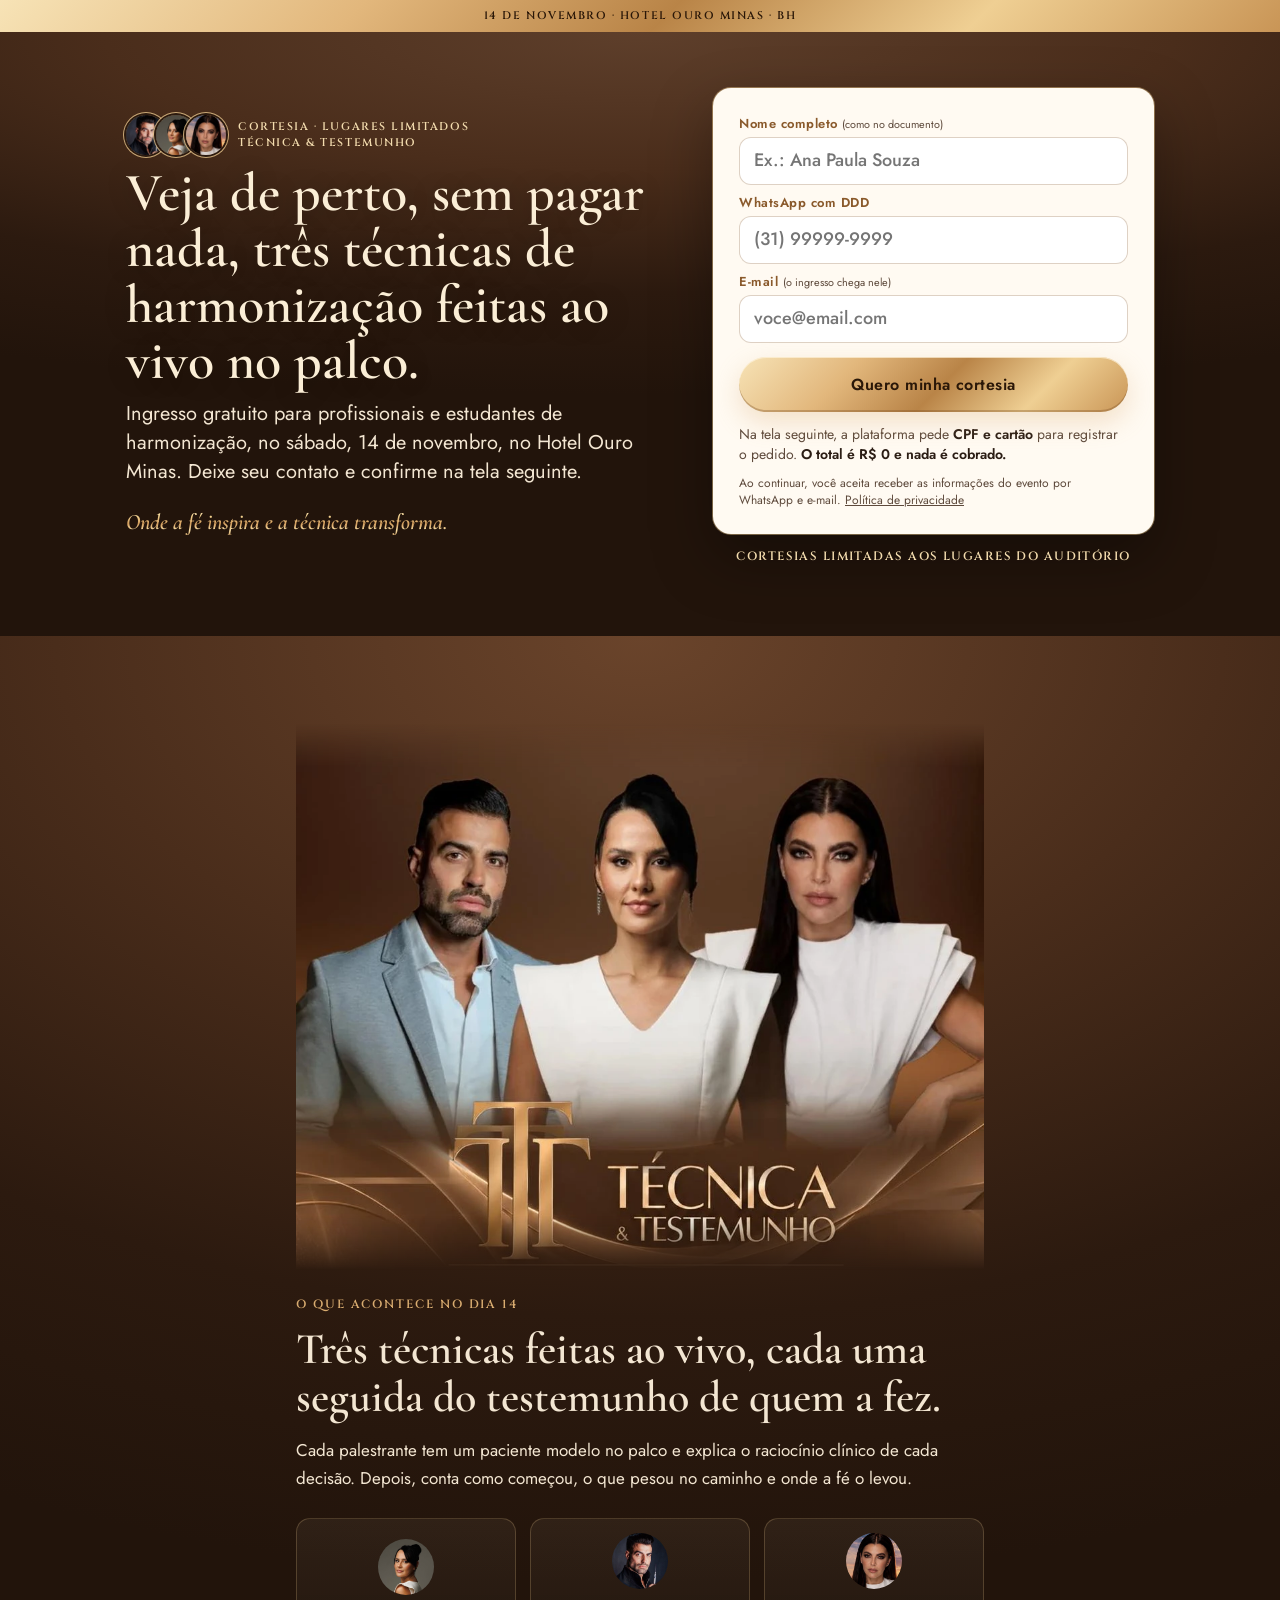
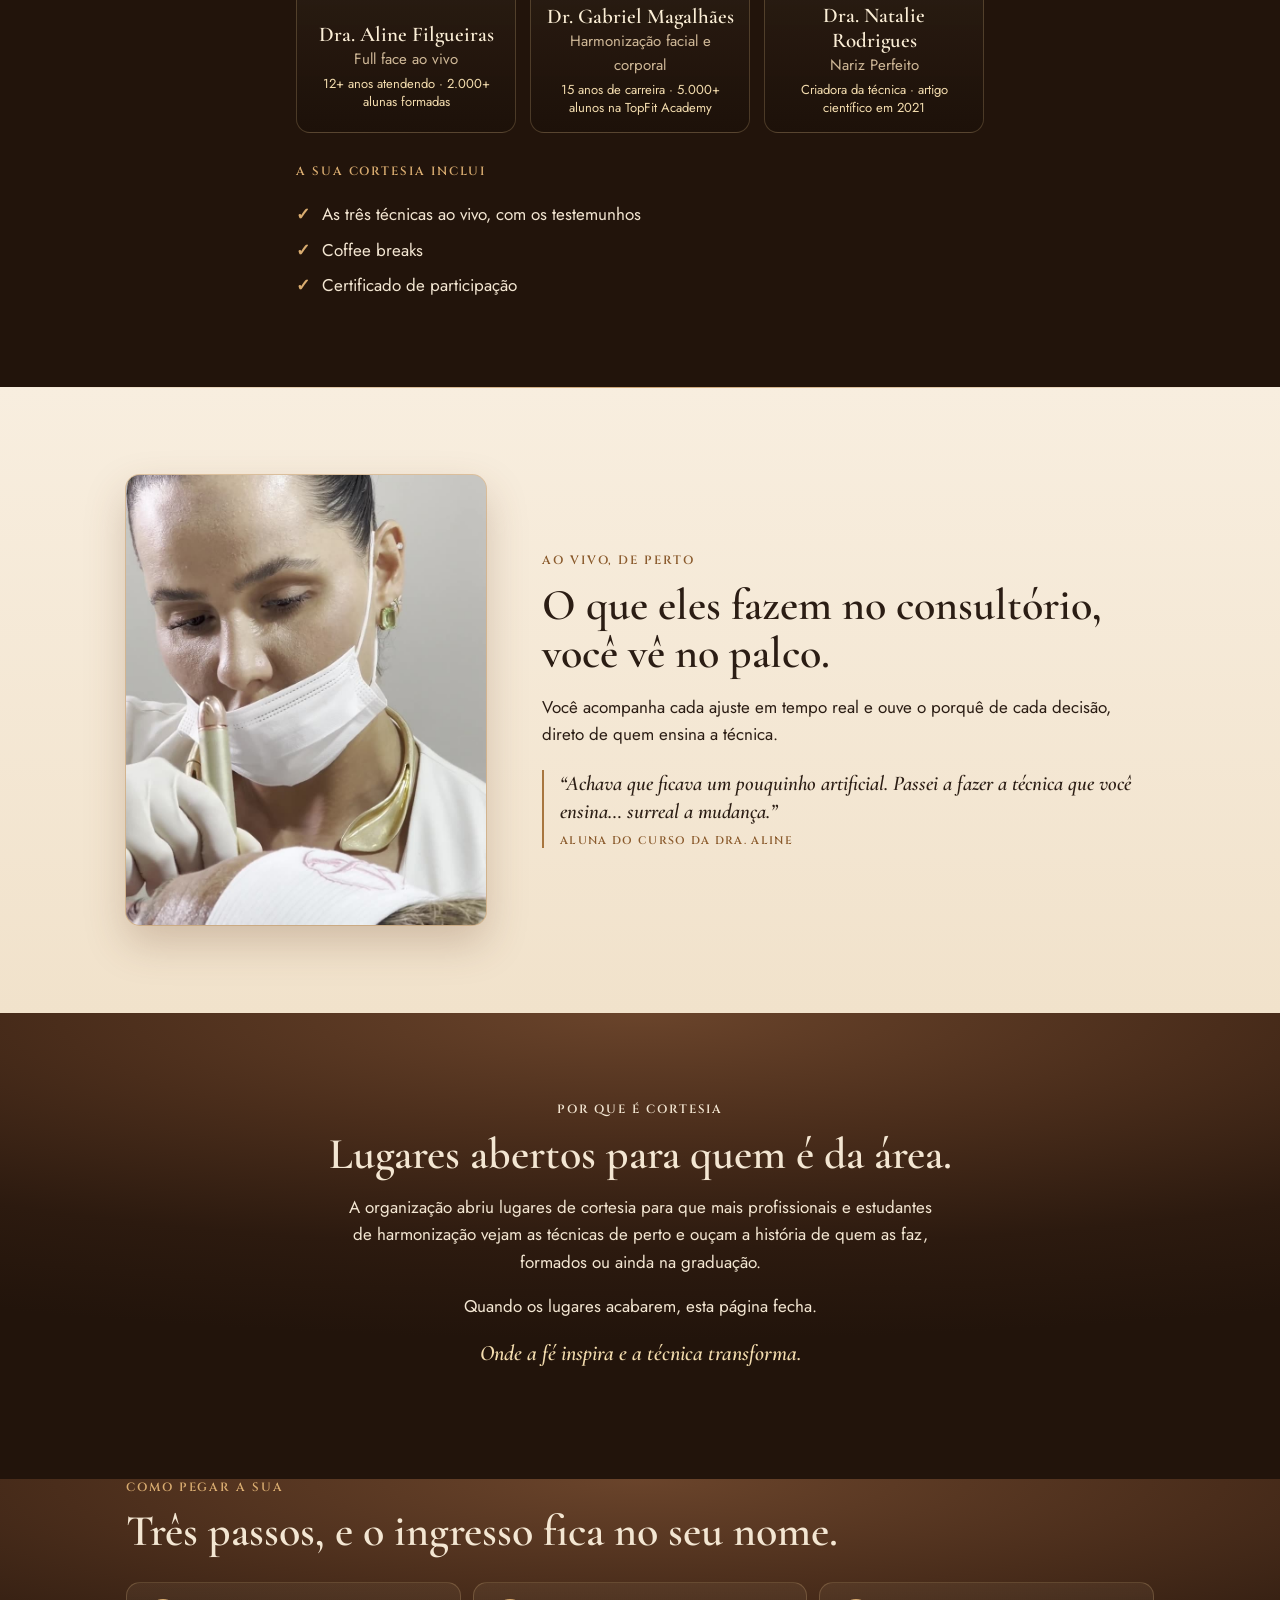
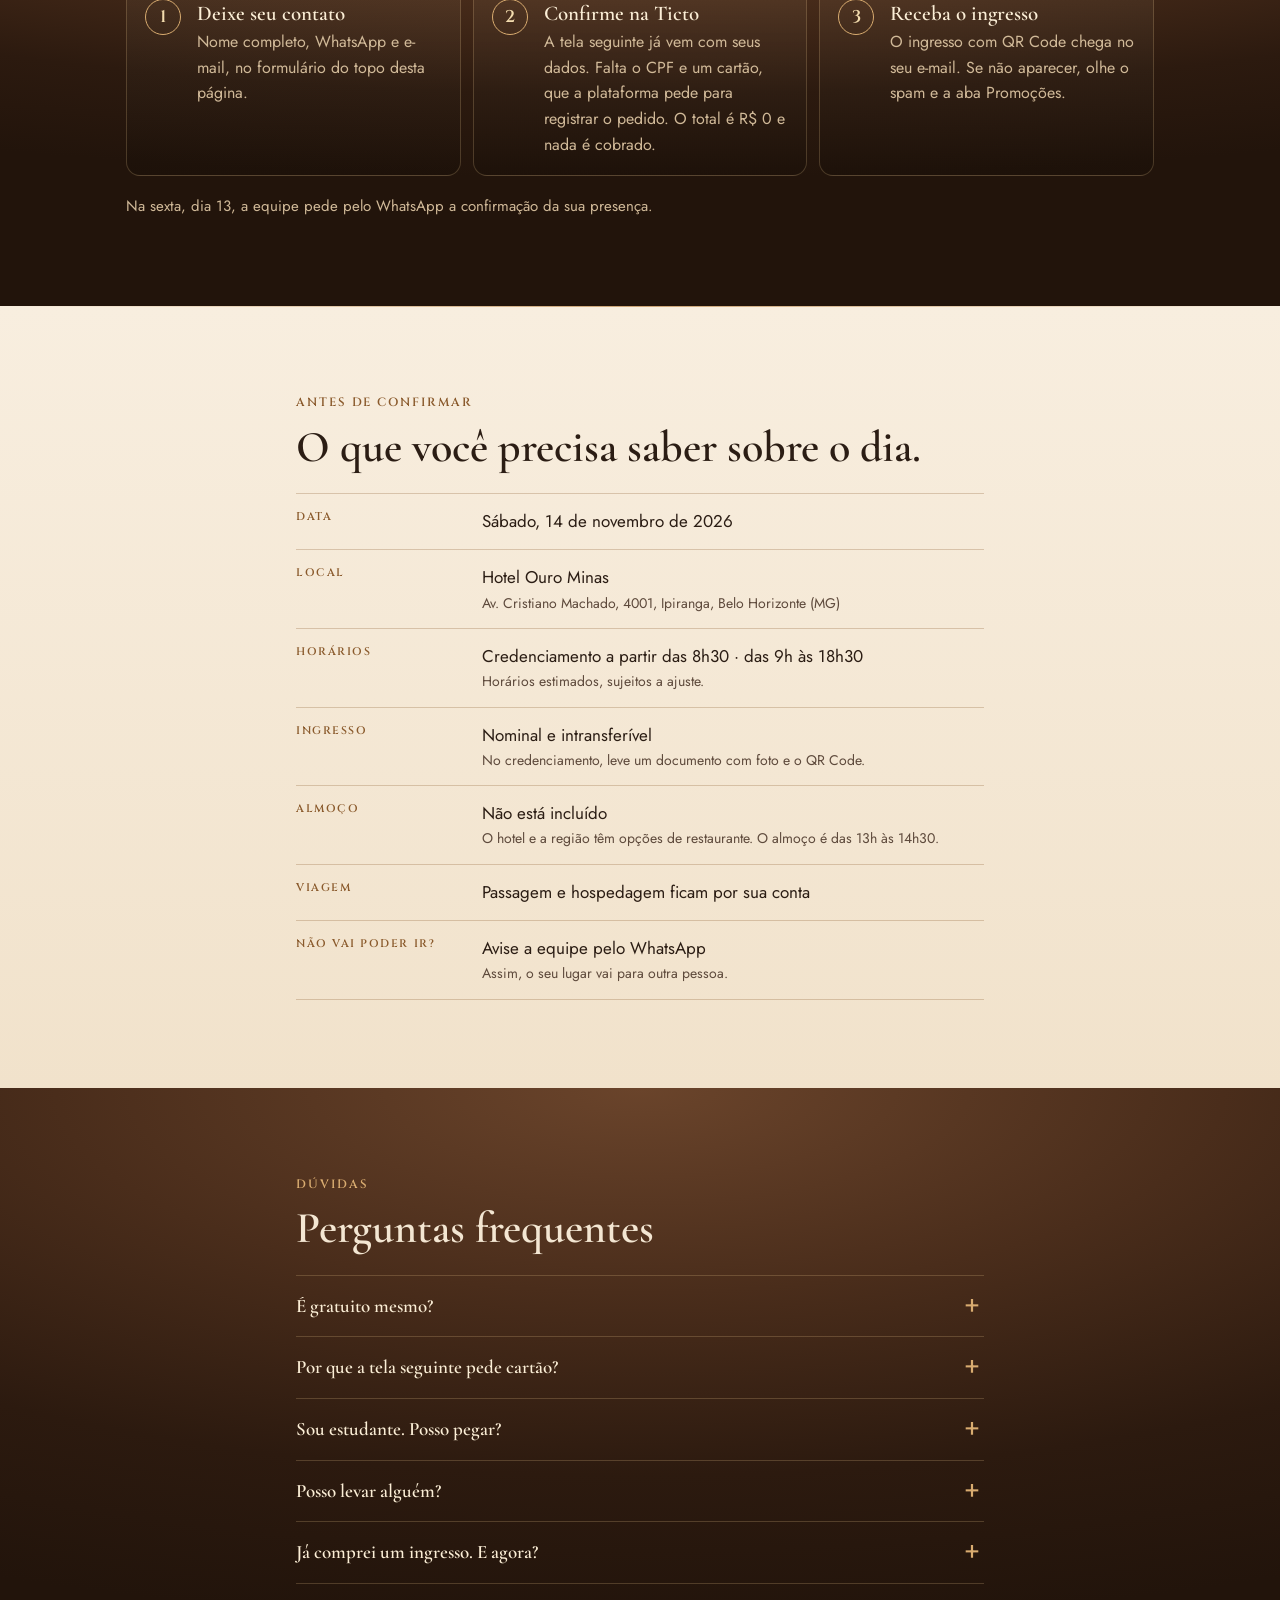
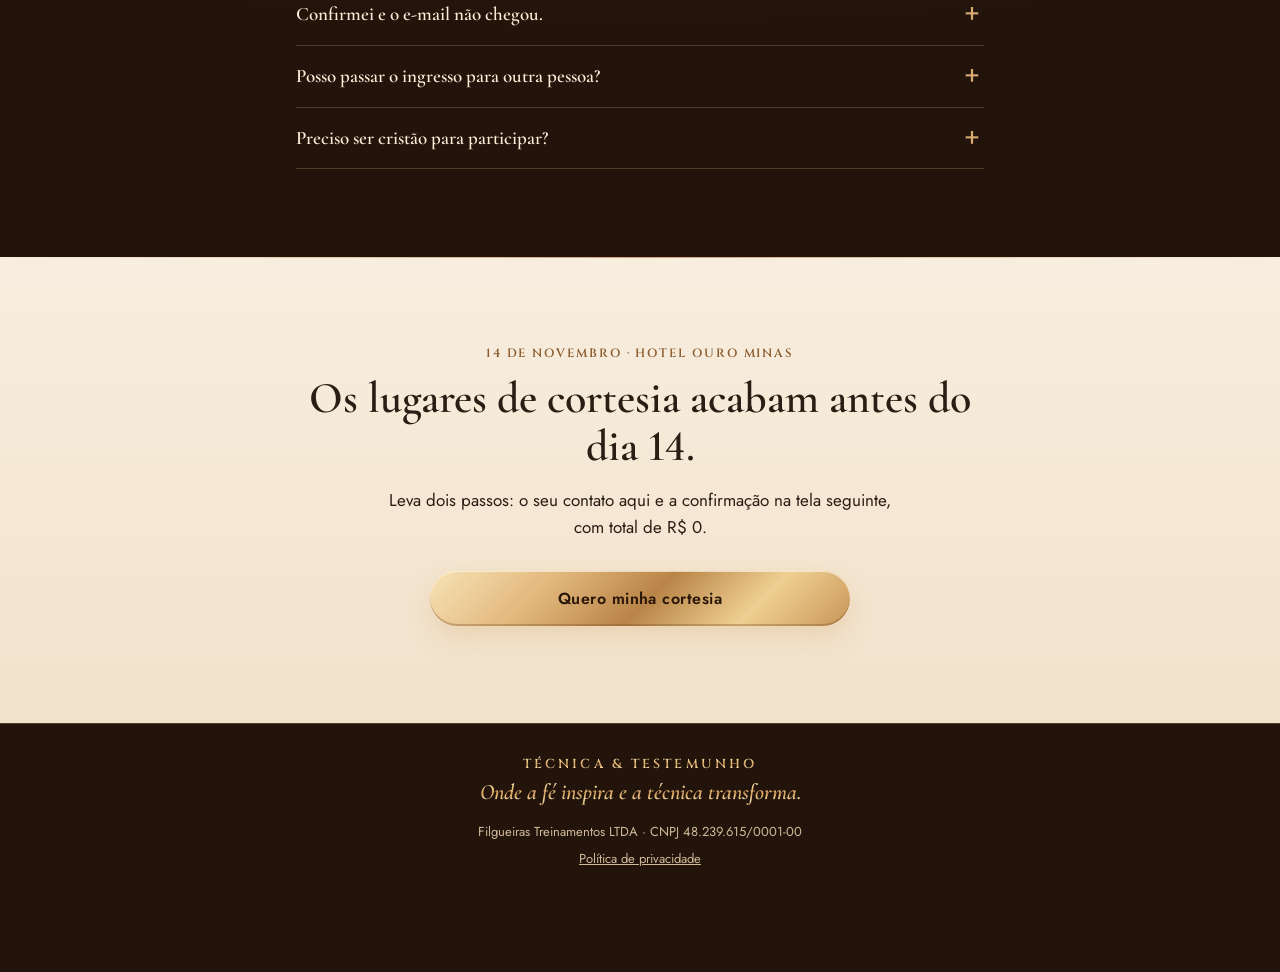
==== commit b57cb88f: "Convite: H1 ancorado no benefício (ver ao vivo, sem pagar) e motivo da cortesia positivo Sai "Sobrar" ====
--- a/convite/index.html
+++ b/convite/index.html
@@ -180,7 +180,7 @@
         </div>
         <p>Cortesia · Lugares limitados<br>Técnica &amp; Testemunho</p>
       </div>
-      <h1>Sobraram lugares no auditório do Técnica &amp; Testemunho. Eles viraram cortesia.</h1>
+      <h1>Veja de perto, sem pagar nada, três técnicas de harmonização feitas ao vivo no palco.</h1>
       <p class="sub">Ingresso gratuito para profissionais e estudantes de harmonização, no sábado, 14 de novembro, no Hotel Ouro Minas. Deixe seu contato e confirme na tela seguinte.</p>
       <p class="assinatura assinatura-hero dourado">Onde a fé inspira e a técnica transforma.</p>
     </div>
@@ -252,8 +252,8 @@
 <section class="escuro porque">
   <div class="wrap estreito">
     <p class="rotulo">Por que é cortesia</p>
-    <h2>Cadeira vazia não ensina ninguém.</h2>
-    <p style="margin-top:16px">O auditório do Ouro Minas tem lugares que não foram vendidos. A organização decidiu abrir esses lugares, sem custo, para quem é da harmonização, formado ou ainda na graduação.</p>
+    <h2>Lugares abertos para quem é da área.</h2>
+    <p style="margin-top:16px">A organização abriu lugares de cortesia para que mais profissionais e estudantes de harmonização vejam as técnicas de perto e ouçam a história de quem as faz, formados ou ainda na graduação.</p>
     <p>Quando os lugares acabarem, esta página fecha.</p>
     <p class="destaque">Onde a fé inspira e a técnica transforma.</p>
   </div>
@@ -295,7 +295,7 @@
   <div class="wrap estreito">
     <p class="rotulo">Dúvidas</p>
     <h2 style="margin-bottom:22px">Perguntas frequentes</h2>
-    <details><summary>É gratuito mesmo?</summary><p>É. Você não paga nada pelo ingresso. Os lugares que não foram vendidos viraram cortesia para profissionais e estudantes da área.</p></details>
+    <details><summary>É gratuito mesmo?</summary><p>É. Você não paga nada pelo ingresso. A organização abriu lugares de cortesia para profissionais e estudantes da área.</p></details>
     <details><summary>Por que a tela seguinte pede cartão?</summary><p>A Ticto, plataforma que emite os ingressos, pede o CPF e um cartão para registrar o pedido. O total do pedido é R$ 0, e nada é cobrado no cartão.</p></details>
     <details><summary>Sou estudante. Posso pegar?</summary><p>Pode. A cortesia vale para profissionais e para estudantes de harmonização.</p></details>
     <details><summary>Posso levar alguém?</summary><p>Cada pessoa faz a própria inscrição nesta página, com nome, WhatsApp e e-mail dela. O ingresso é de 1 por pessoa.</p></details>
